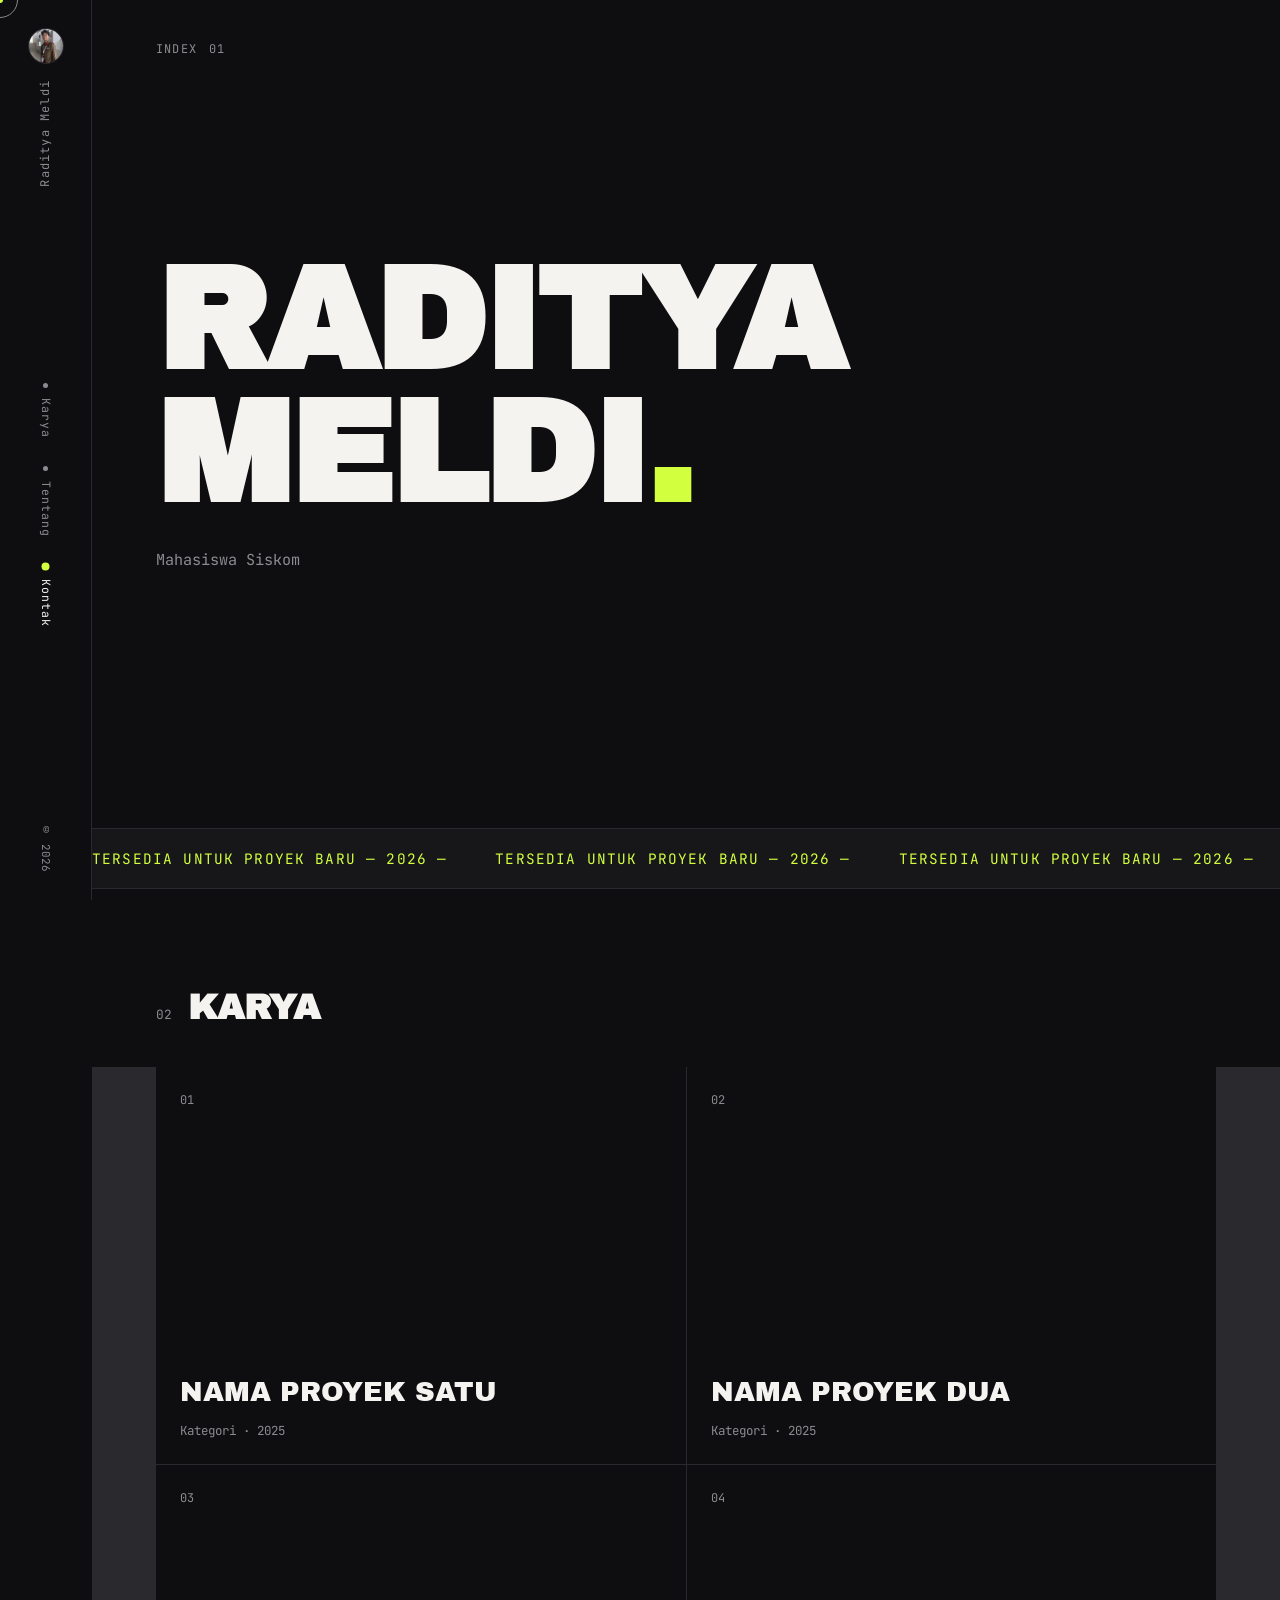
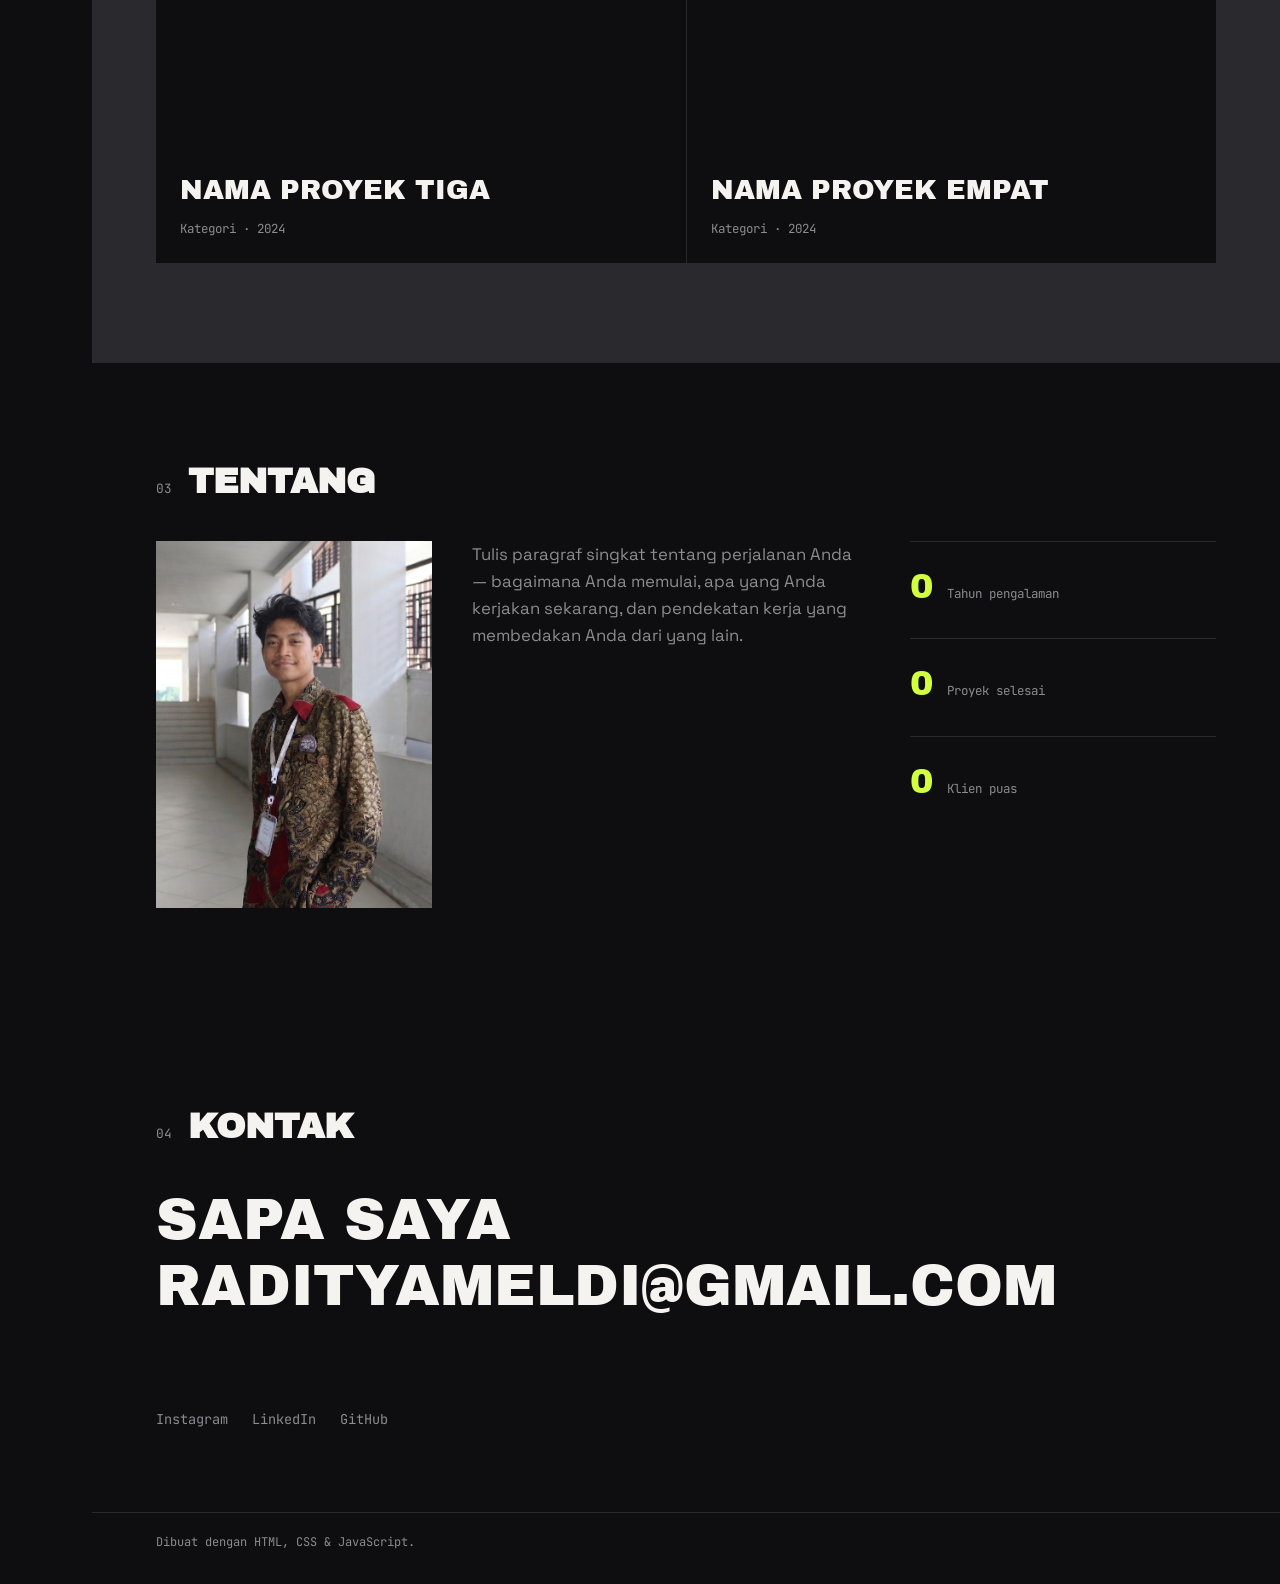
==== index-bold.html @ 86c98f0c "update code" ====
<!DOCTYPE html>
<html lang="id">
<head>
<meta charset="UTF-8">
<meta name="viewport" content="width=device-width, initial-scale=1.0">
<title>Raditya Meldi — Portofolio</title>
<meta name="description" content="Portofolio pribadi Nama Anda — karya, tentang, dan kontak.">

<link rel="preconnect" href="https://fonts.googleapis.com">
<link rel="preconnect" href="https://fonts.gstatic.com" crossorigin>
<link href="https://fonts.googleapis.com/css2?family=Archivo+Black&family=Space+Grotesk:wght@400;500;600&family=JetBrains+Mono:wght@400;500&display=swap" rel="stylesheet">

<link rel="stylesheet" href="style-bold.css">
</head>
<body>

<!-- Kursor kustom (hanya aktif di perangkat dengan mouse) -->
<div class="cursor-dot" aria-hidden="true"></div>
<div class="cursor-ring" aria-hidden="true"></div>

<a href="#konten" class="skip-link">Lewati ke konten</a>

<!-- ===== SIDEBAR NAVIGASI ===== -->
<aside class="sidebar">
  <div class="side-top">
    <div class="side-avatar">
      <img src="foto-saya.jpg" alt="Foto Nama Anda">
    </div>
    <a href="#" class="side-logo">Raditya Meldi</a>
  </div>
  <nav class="side-nav" aria-label="Navigasi utama">
    <a href="#karya" data-nav="karya"><span class="dot"></span><span class="side-label">Karya</span></a>
    <a href="#tentang" data-nav="tentang"><span class="dot"></span><span class="side-label">Tentang</span></a>
    <a href="#kontak" data-nav="kontak"><span class="dot"></span><span class="side-label">Kontak</span></a>
  </nav>
  <span class="side-foot">© <span id="year"></span></span>
</aside>

<main id="konten">

  <!-- ===== HERO ===== -->
  <section class="hero-grid">
    <div class="hero-index"><span>INDEX</span><span>01</span></div>
    <h1 class="mega-title">Raditya<br>Meldi<span class="accent-dot">.</span></h1>
    <p class="hero-role">Mahasiswa Siskom</p>
  </section>

  <!-- Teks berjalan -->
  <div class="marquee" aria-hidden="true">
    <div class="marquee-track">
      <span>TERSEDIA UNTUK PROYEK BARU — 2026 —</span>
      <span>TERSEDIA UNTUK PROYEK BARU — 2026 —</span>
      <span>TERSEDIA UNTUK PROYEK BARU — 2026 —</span>
      <span>TERSEDIA UNTUK PROYEK BARU — 2026 —</span>
    </div>
  </div>

  <!-- ===== KARYA ===== -->
  <section class="work" id="karya">
    <div class="section-label"><span>02</span><h2>Karya</h2></div>

    <div class="grid-gallery">
      <article class="tile reveal" style="--tile-color:#FF3E63;">
        <a href="#">
          <span class="tile-num">01</span>
          <span class="tile-title">Nama Proyek Satu</span>
          <span class="tile-meta">Kategori · 2025</span>
        </a>
      </article>
      <article class="tile reveal" style="--tile-color:#6C5CE7;">
        <a href="#">
          <span class="tile-num">02</span>
          <span class="tile-title">Nama Proyek Dua</span>
          <span class="tile-meta">Kategori · 2025</span>
        </a>
      </article>
      <article class="tile reveal" style="--tile-color:#2ECC9B;">
        <a href="#">
          <span class="tile-num">03</span>
          <span class="tile-title">Nama Proyek Tiga</span>
          <span class="tile-meta">Kategori · 2024</span>
        </a>
      </article>
      <article class="tile reveal" style="--tile-color:#FFB648;">
        <a href="#">
          <span class="tile-num">04</span>
          <span class="tile-title">Nama Proyek Empat</span>
          <span class="tile-meta">Kategori · 2024</span>
        </a>
      </article>
    </div>
  </section>

  <!-- ===== TENTANG ===== -->
  <section class="about" id="tentang">
    <div class="section-label"><span>03</span><h2>Tentang</h2></div>

    <div class="about-grid">
      <!-- Ganti "foto-saya.jpg" dengan nama file foto Anda -->
      <div class="about-photo">
        <img src="foto-saya.jpg" alt="Foto Nama Anda">
      </div>

      <p class="about-text">
        Tulis paragraf singkat tentang perjalanan Anda — bagaimana Anda memulai,
        apa yang Anda kerjakan sekarang, dan pendekatan kerja yang membedakan Anda
        dari yang lain.
      </p>

      <div class="stats">
        <div class="stat">
          <span class="stat-num" data-count="0">0</span>
          <span class="stat-label">Tahun pengalaman</span>
        </div>
        <div class="stat">
          <span class="stat-num" data-count="0">0</span>
          <span class="stat-label">Proyek selesai</span>
        </div>
        <div class="stat">
          <span class="stat-num" data-count="0">0</span>
          <span class="stat-label">Klien puas</span>
        </div>
      </div>
    </div>
  </section>

  <!-- ===== KONTAK ===== -->
  <section class="contact" id="kontak">
    <div class="section-label"><span>04</span><h2>Kontak</h2></div>

    <a href="mailto:radityameldi@gmail.com" class="mega-email">
      Sapa saya<br>radityameldi@gmail.com
    </a>

    <nav class="social-row" aria-label="Tautan sosial">
      <a href="https://www.instagram.com/raditya_meldi" target="_blank" rel="noopener">Instagram</a>
      <a href="#" target="_blank" rel="noopener">LinkedIn</a>
      <a href="https://github.com/radityameldi" target="_blank" rel="noopener">GitHub</a>
    </nav>
  </section>

  <footer class="site-footer-alt">
    <p>Dibuat dengan HTML, CSS &amp; JavaScript.</p>
  </footer>

</main>

<script src="script-bold.js"></script>
</body>
</html>
---- style-bold.css ----
/* ============================================
   TOKEN — ganti nilai di sini untuk mengubah
   tema warna & tipografi di seluruh halaman
   ============================================ */
:root {
  --bg: #0e0e10;
  --bg-alt: #17171a;
  --fg: #f5f3ef;
  --fg-dim: #8b8b90;
  --accent: #d2ff3e;
  --accent-2: #6c5ce7;
  --line: #2a2a2e;

  --font-display: "Archivo Black", "Space Grotesk", sans-serif;
  --font-body: "Space Grotesk", sans-serif;
  --font-mono: "JetBrains Mono", monospace;

  --sidebar-w: 92px;
  --edge: clamp(24px, 5vw, 64px);
  --ease: cubic-bezier(0.16, 1, 0.3, 1);
}

/* ============================================
   RESET DASAR
   ============================================ */
*, *::before, *::after { box-sizing: border-box; }

body {
  margin: 0;
  background: var(--bg);
  color: var(--fg);
  font-family: var(--font-body);
  line-height: 1.6;
  -webkit-font-smoothing: antialiased;
}

h1, h2 { margin: 0; }
p { margin: 0; }
ul { list-style: none; margin: 0; padding: 0; }
a { color: inherit; text-decoration: none; }

a:focus-visible,
button:focus-visible {
  outline: 2px solid var(--accent);
  outline-offset: 3px;
}

.skip-link {
  position: absolute;
  left: -999px;
  background: var(--fg);
  color: var(--bg);
  padding: 12px 20px;
  z-index: 100;
}
.skip-link:focus {
  left: 16px;
  top: 16px;
}

@media (prefers-reduced-motion: reduce) {
  *, *::before, *::after {
    animation-duration: 0.01ms !important;
    transition-duration: 0.01ms !important;
  }
}

/* ============================================
   KURSOR KUSTOM — hanya pada perangkat mouse
   ============================================ */
.cursor-dot, .cursor-ring {
  position: fixed;
  top: 0;
  left: 0;
  border-radius: 50%;
  pointer-events: none;
  z-index: 999;
  transform: translate(-50%, -50%);
  display: none;
}

.cursor-dot {
  width: 6px;
  height: 6px;
  background: var(--accent);
}

.cursor-ring {
  width: 36px;
  height: 36px;
  border: 1px solid var(--fg-dim);
  transition: width 0.25s var(--ease), height 0.25s var(--ease),
    border-color 0.25s var(--ease), transform 0.15s linear;
}

.cursor-ring.hovering {
  width: 64px;
  height: 64px;
  border-color: var(--accent);
}

@media (hover: hover) and (pointer: fine) {
  body { cursor: none; }
  a, button { cursor: none; }
  .cursor-dot, .cursor-ring { display: block; }
}

/* ============================================
   SIDEBAR
   ============================================ */
.sidebar {
  position: fixed;
  top: 0;
  left: 0;
  width: var(--sidebar-w);
  height: 100vh;
  display: flex;
  flex-direction: column;
  align-items: center;
  justify-content: space-between;
  padding: 28px 0;
  border-right: 1px solid var(--line);
  z-index: 20;
}

.side-top {
  display: flex;
  flex-direction: column;
  align-items: center;
  gap: 16px;
}

.side-avatar {
  width: 36px;
  height: 36px;
  border-radius: 50%;
  overflow: hidden;
  border: 1px solid var(--line);
  flex-shrink: 0;
}

.side-avatar img {
  width: 100%;
  height: 100%;
  object-fit: cover;
}

.side-logo {
  writing-mode: vertical-rl;
  transform: rotate(180deg);
  font-family: var(--font-mono);
  font-size: 0.75rem;
  letter-spacing: 0.1em;
  color: var(--fg-dim);
}

.side-nav {
  display: flex;
  flex-direction: column;
  gap: 28px;
}

.side-nav a {
  writing-mode: vertical-rl;
  display: flex;
  align-items: center;
  gap: 10px;
  font-family: var(--font-mono);
  font-size: 0.72rem;
  letter-spacing: 0.08em;
  color: var(--fg-dim);
  transition: color 0.3s var(--ease);
}

.side-nav a .dot {
  width: 5px;
  height: 5px;
  border-radius: 50%;
  background: var(--fg-dim);
  transition: background 0.3s var(--ease), transform 0.3s var(--ease);
}

.side-nav a:hover,
.side-nav a.active {
  color: var(--fg);
}

.side-nav a:hover .dot,
.side-nav a.active .dot {
  background: var(--accent);
  transform: scale(1.6);
}

.side-foot {
  writing-mode: vertical-rl;
  font-family: var(--font-mono);
  font-size: 0.68rem;
  color: var(--fg-dim);
}

/* ============================================
   LAYOUT UTAMA
   ============================================ */
main {
  margin-left: var(--sidebar-w);
}

/* ============================================
   HERO
   ============================================ */
.hero-grid {
  min-height: 92vh;
  display: flex;
  flex-direction: column;
  justify-content: center;
  padding: 0 var(--edge);
  position: relative;
}

.hero-index {
  position: absolute;
  top: 40px;
  left: var(--edge);
  display: flex;
  gap: 12px;
  font-family: var(--font-mono);
  font-size: 0.75rem;
  color: var(--fg-dim);
  letter-spacing: 0.1em;
}

.mega-title {
  font-family: var(--font-display);
  font-size: clamp(3.2rem, 13vw, 9rem);
  line-height: 0.92;
  letter-spacing: -0.02em;
  text-transform: uppercase;
}

.accent-dot { color: var(--accent); }

.hero-role {
  margin-top: 28px;
  font-family: var(--font-mono);
  font-size: 0.95rem;
  color: var(--fg-dim);
  max-width: 40ch;
}

/* ============================================
   MARQUEE — teks berjalan
   ============================================ */
.marquee {
  overflow: hidden;
  border-top: 1px solid var(--line);
  border-bottom: 1px solid var(--line);
  background: var(--bg-alt);
  padding: 18px 0;
}

.marquee-track {
  display: flex;
  width: max-content;
  animation: scroll-left 22s linear infinite;
}

.marquee-track span {
  font-family: var(--font-mono);
  font-size: 0.9rem;
  letter-spacing: 0.08em;
  color: var(--accent);
  padding-right: 3rem;
  white-space: nowrap;
}

@keyframes scroll-left {
  from { transform: translateX(0); }
  to { transform: translateX(-50%); }
}

/* ============================================
   SECTION LABEL (dipakai di work/about/contact)
   ============================================ */
.section-label {
  display: flex;
  align-items: baseline;
  gap: 16px;
  padding: clamp(48px, 8vw, 90px) var(--edge) 32px;
}

.section-label span {
  font-family: var(--font-mono);
  font-size: 0.8rem;
  color: var(--fg-dim);
}

.section-label h2 {
  font-family: var(--font-display);
  font-size: clamp(1.6rem, 3vw, 2.2rem);
  text-transform: uppercase;
}

/* ============================================
   WORK — galeri grid
   ============================================ */
.grid-gallery {
  display: grid;
  grid-template-columns: repeat(2, 1fr);
  gap: 1px;
  background: var(--line);
  padding: 0 var(--edge) clamp(60px, 8vw, 100px);
}

.tile {
  background: var(--bg);
  aspect-ratio: 4 / 3;
  opacity: 0;
  transform: translateY(30px);
  transition: opacity 0.7s var(--ease), transform 0.7s var(--ease);
}

.tile.in-view {
  opacity: 1;
  transform: translateY(0);
}

.tile a {
  display: flex;
  flex-direction: column;
  justify-content: flex-end;
  height: 100%;
  padding: 24px;
  background: linear-gradient(160deg, var(--tile-color) 0%, transparent 70%);
  background-size: 100% 0%;
  background-repeat: no-repeat;
  background-position: bottom;
  transition: background-size 0.45s var(--ease);
}

.tile a:hover {
  background-size: 100% 100%;
}

.tile-num {
  font-family: var(--font-mono);
  font-size: 0.75rem;
  color: var(--fg-dim);
  margin-bottom: auto;
}

.tile-title {
  font-family: var(--font-display);
  font-size: clamp(1.2rem, 2.4vw, 1.7rem);
  text-transform: uppercase;
  margin-top: 16px;
}

.tile-meta {
  font-family: var(--font-mono);
  font-size: 0.78rem;
  color: var(--fg-dim);
  margin-top: 6px;
}

@media (max-width: 720px) {
  .grid-gallery { grid-template-columns: 1fr; }
}

/* ============================================
   ABOUT
   ============================================ */
.about-grid {
  display: grid;
  grid-template-columns: 0.9fr 1.3fr 1fr;
  gap: 40px;
  padding: 0 var(--edge) clamp(60px, 8vw, 100px);
}

.about-photo {
  aspect-ratio: 3 / 4;
  overflow: hidden;
  background: var(--accent);
  opacity: 0;
  transform: translateY(24px);
  transition: opacity 0.7s var(--ease), transform 0.7s var(--ease);
}

.about-photo.in-view {
  opacity: 1;
  transform: translateY(0);
}

.about-photo img {
  width: 100%;
  height: 100%;
  object-fit: cover;
  /* Efek duotone selaras warna aksen — hapus mix-blend-mode & filter
     di bawah ini jika ingin foto tampil dengan warna asli
  filter: grayscale(100%) contrast(1.15);
  mix-blend-mode: luminosity; */
}

.about-text {
  color: var(--fg-dim);
  font-size: 1.05rem;
  max-width: 55ch;
  align-self: start;
}

.stats {
  display: flex;
  flex-direction: column;
  gap: 24px;
}

.stat {
  display: flex;
  align-items: baseline;
  gap: 14px;
  border-top: 1px solid var(--line);
  padding-top: 16px;
}

.stat-num {
  font-family: var(--font-display);
  font-size: 2.2rem;
  color: var(--accent);
}

.stat-label {
  font-family: var(--font-mono);
  font-size: 0.78rem;
  color: var(--fg-dim);
}

@media (max-width: 720px) {
  .about-grid { grid-template-columns: 1fr; }
  .about-photo { max-width: 220px; aspect-ratio: 1 / 1; }
}

/* ============================================
   CONTACT
   ============================================ */
.mega-email {
  display: block;
  margin: 0 var(--edge) clamp(50px, 8vw, 90px);
  font-family: var(--font-display);
  font-size: clamp(1.8rem, 6vw, 3.6rem);
  text-transform: uppercase;
  line-height: 1.15;
  transition: color 0.3s var(--ease);
}

.mega-email:hover { color: var(--accent); }

.social-row {
  display: flex;
  gap: 24px;
  padding: 0 var(--edge) 80px;
}

.social-row a {
  font-family: var(--font-mono);
  font-size: 0.85rem;
  color: var(--fg-dim);
  border-bottom: 1px solid transparent;
  transition: color 0.3s var(--ease), border-color 0.3s var(--ease);
}

.social-row a:hover {
  color: var(--fg);
  border-color: var(--accent);
}

/* ============================================
   FOOTER
   ============================================ */
.site-footer-alt {
  border-top: 1px solid var(--line);
  padding: 20px var(--edge) 32px;
}

.site-footer-alt p {
  font-family: var(--font-mono);
  font-size: 0.75rem;
  color: var(--fg-dim);
}

/* ============================================
   RESPONSIVE — sidebar jadi bar atas di mobile
   ============================================ */
@media (max-width: 640px) {
  .sidebar {
    position: sticky;
    top: 0;
    width: 100%;
    height: auto;
    flex-direction: row;
    justify-content: space-between;
    padding: 16px 20px;
    border-right: none;
    border-bottom: 1px solid var(--line);
    background: var(--bg);
  }

  .side-top {
    flex-direction: row;
  }

  .side-logo, .side-nav a, .side-foot {
    writing-mode: horizontal-tb;
    transform: none;
  }

  .side-nav {
    flex-direction: row;
    gap: 18px;
  }

  .side-foot { display: none; }

  main { margin-left: 0; }

  .hero-grid { min-height: 70vh; padding-top: 60px; }
}
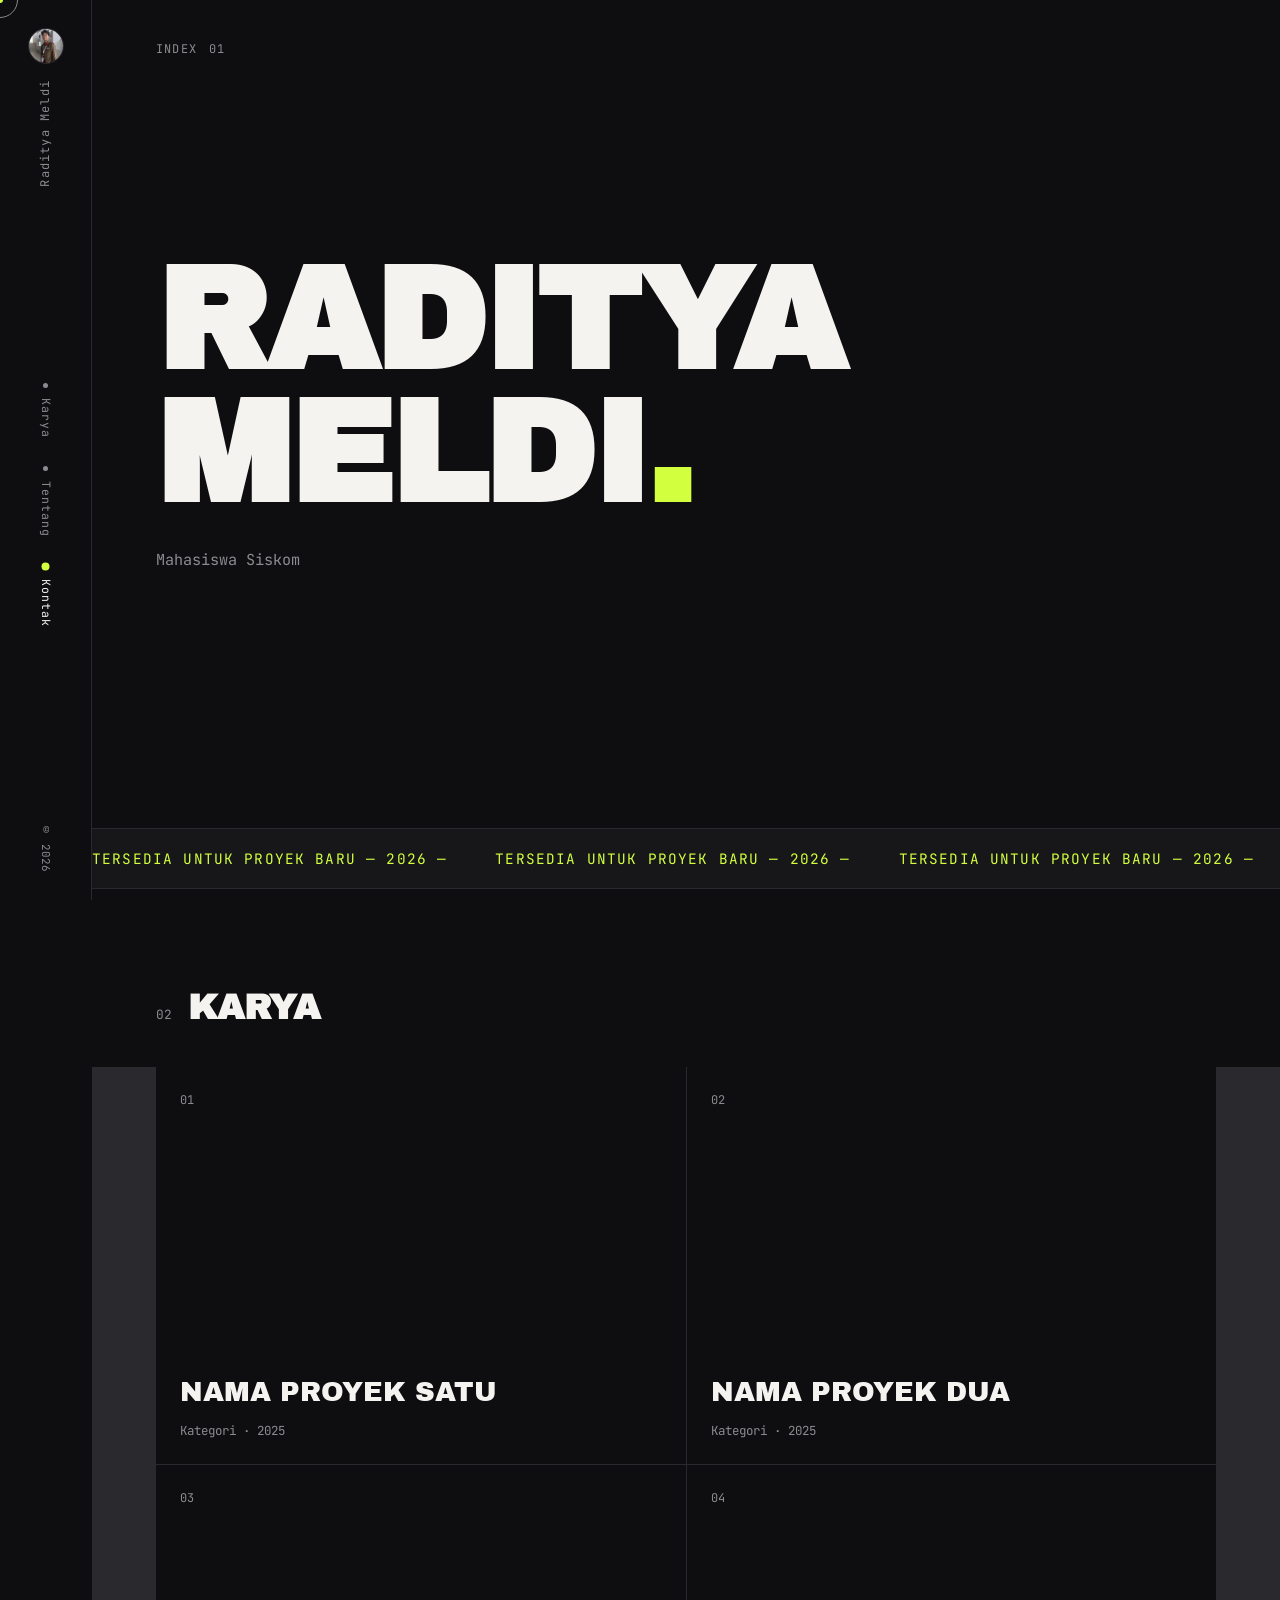
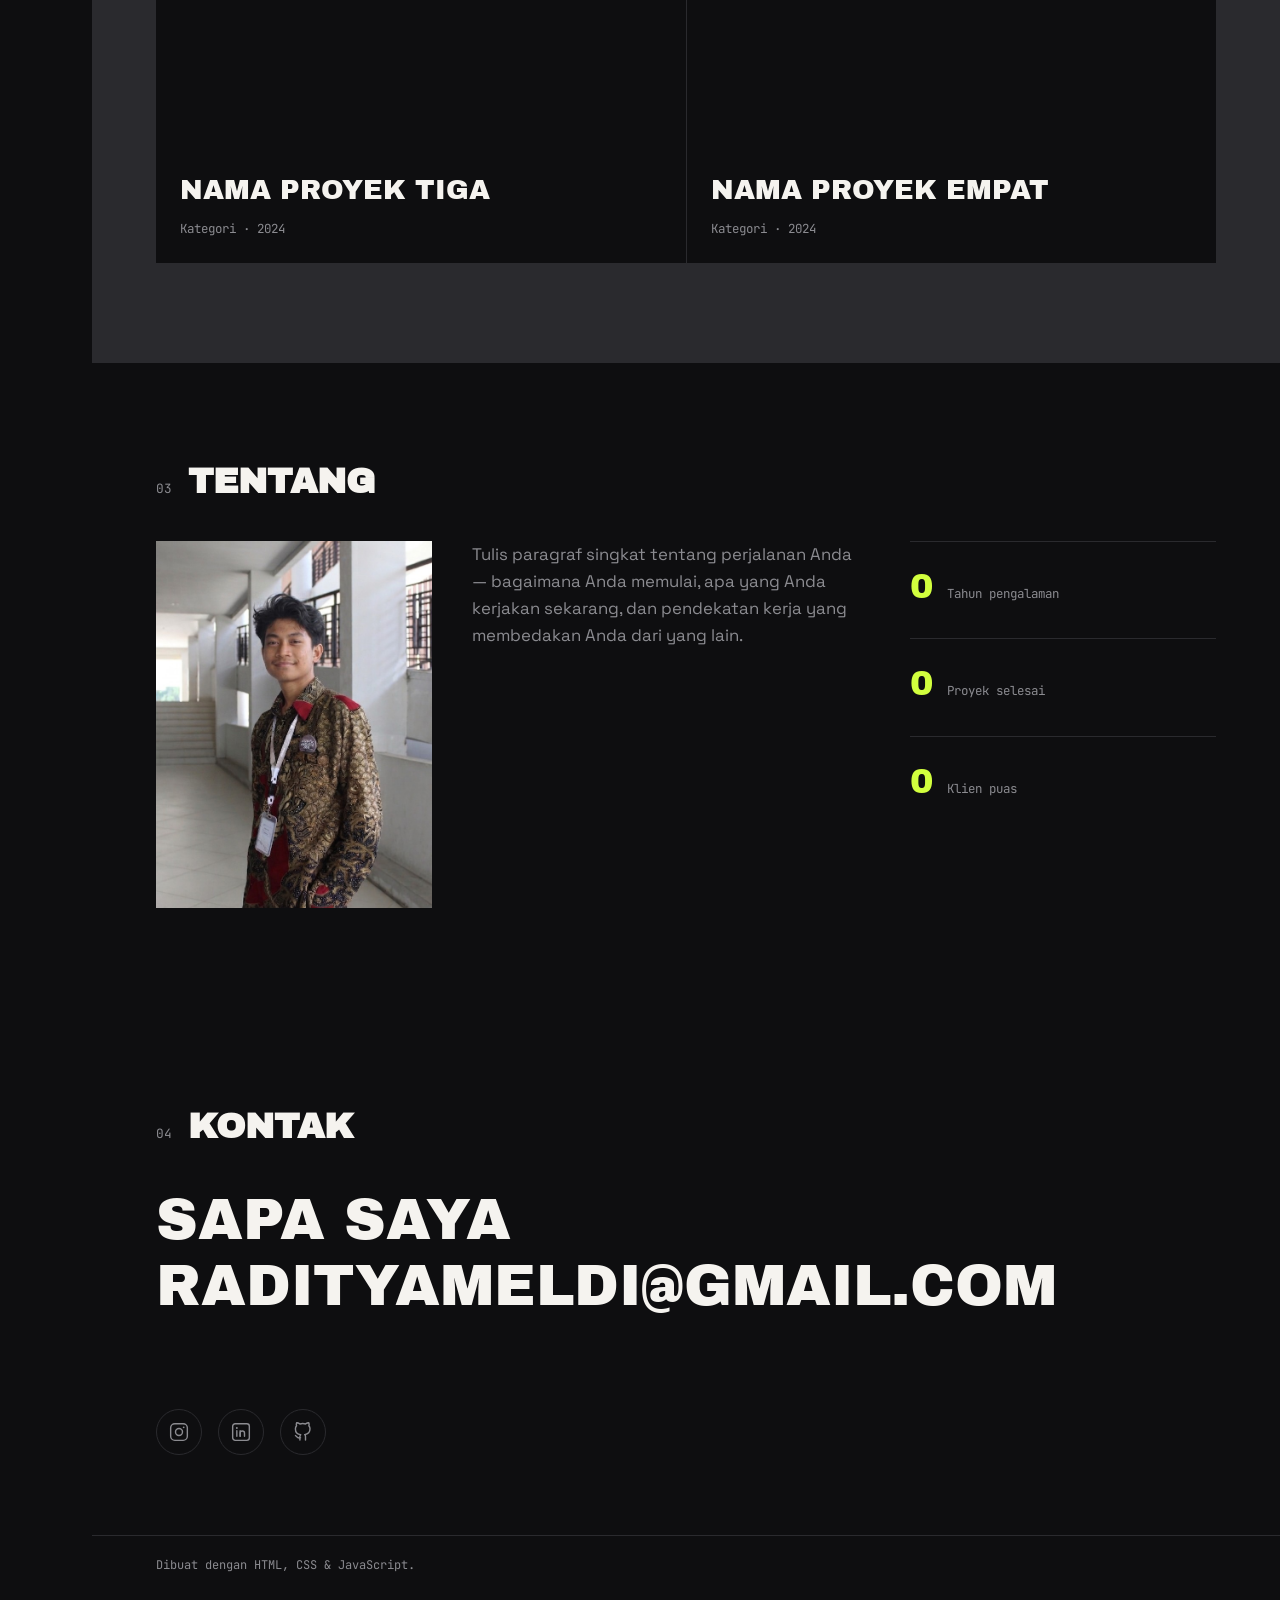
==== commit e2707e16: "update" ====
--- a/index-bold.html
+++ b/index-bold.html
@@ -133,9 +133,32 @@
     </a>
 
     <nav class="social-row" aria-label="Tautan sosial">
-      <a href="https://www.instagram.com/raditya_meldi" target="_blank" rel="noopener">Instagram</a>
-      <a href="#" target="_blank" rel="noopener">LinkedIn</a>
-      <a href="https://github.com/radityameldi" target="_blank" rel="noopener">GitHub</a>
+      <a href="https://www.instagram.com/raditya_meldi" target="_blank" rel="noopener" aria-label="Instagram">
+        <svg viewBox="0 0 24 24" fill="none" stroke="currentColor" stroke-width="1.7" stroke-linecap="round" stroke-linejoin="round" aria-hidden="true">
+          <rect x="2" y="2" width="20" height="20" rx="5"/>
+          <circle cx="12" cy="12" r="4.2"/>
+          <circle cx="17.6" cy="6.4" r="1.1" fill="currentColor" stroke="none"/>
+        </svg>
+        <span class="sr-only">Instagram</span>
+      </a>
+
+      <a href="#" target="_blank" rel="noopener" aria-label="LinkedIn">
+        <svg viewBox="0 0 24 24" fill="none" stroke="currentColor" stroke-width="1.7" stroke-linecap="round" stroke-linejoin="round" aria-hidden="true">
+          <rect x="2" y="2" width="20" height="20" rx="3"/>
+          <line x1="7" y1="10.5" x2="7" y2="17"/>
+          <circle cx="7" cy="7.2" r="1.15" fill="currentColor" stroke="none"/>
+          <path d="M11 17v-3.6a2.6 2.6 0 0 1 5.2 0V17"/>
+          <line x1="11" y1="10.5" x2="11" y2="17"/>
+        </svg>
+        <span class="sr-only">LinkedIn</span>
+      </a>
+
+      <a href="https://github.com/radityameldi" target="_blank" rel="noopener" aria-label="GitHub">
+        <svg viewBox="0 0 24 24" fill="none" stroke="currentColor" stroke-width="1.7" stroke-linecap="round" stroke-linejoin="round" aria-hidden="true">
+          <path d="M9 19c-4.3 1.4-4.3-2.2-6-2.7m12 5.3v-3.9a3.3 3.3 0 0 0-.95-2.6c3.1-.35 6.35-1.55 6.35-6.9A5.35 5.35 0 0 0 19 4.6a5 5 0 0 0-.1-3.7s-1.15-.35-3.8 1.45a13 13 0 0 0-6.9 0C5.55.55 4.4.9 4.4.9A5 5 0 0 0 4.3 4.6 5.35 5.35 0 0 0 2.9 8.3c0 5.3 3.25 6.5 6.35 6.9a3.3 3.3 0 0 0-.95 2.55V21.7"/>
+        </svg>
+        <span class="sr-only">GitHub</span>
+      </a>
     </nav>
   </section>
 
--- a/style-bold.css
+++ b/style-bold.css
@@ -455,21 +455,46 @@
 
 .social-row {
   display: flex;
-  gap: 24px;
+  gap: 16px;
   padding: 0 var(--edge) 80px;
 }
 
 .social-row a {
-  font-family: var(--font-mono);
-  font-size: 0.85rem;
-  color: var(--fg-dim);
-  border-bottom: 1px solid transparent;
-  transition: color 0.3s var(--ease), border-color 0.3s var(--ease);
+  width: 46px;
+  height: 46px;
+  display: grid;
+  place-items: center;
+  border: 1px solid var(--line);
+  border-radius: 50%;
+  color: var(--fg-dim);
+  transition: color 0.3s var(--ease), border-color 0.3s var(--ease),
+    background 0.3s var(--ease), transform 0.3s var(--ease);
+}
+
+.social-row a svg {
+  width: 20px;
+  height: 20px;
+  display: block;
 }
 
 .social-row a:hover {
-  color: var(--fg);
+  color: var(--bg);
+  background: var(--accent);
   border-color: var(--accent);
+  transform: translateY(-3px);
+}
+
+/* Teks tetap ada untuk pembaca layar, tapi tidak terlihat */
+.sr-only {
+  position: absolute;
+  width: 1px;
+  height: 1px;
+  padding: 0;
+  margin: -1px;
+  overflow: hidden;
+  clip: rect(0, 0, 0, 0);
+  white-space: nowrap;
+  border: 0;
 }
 
 /* ============================================
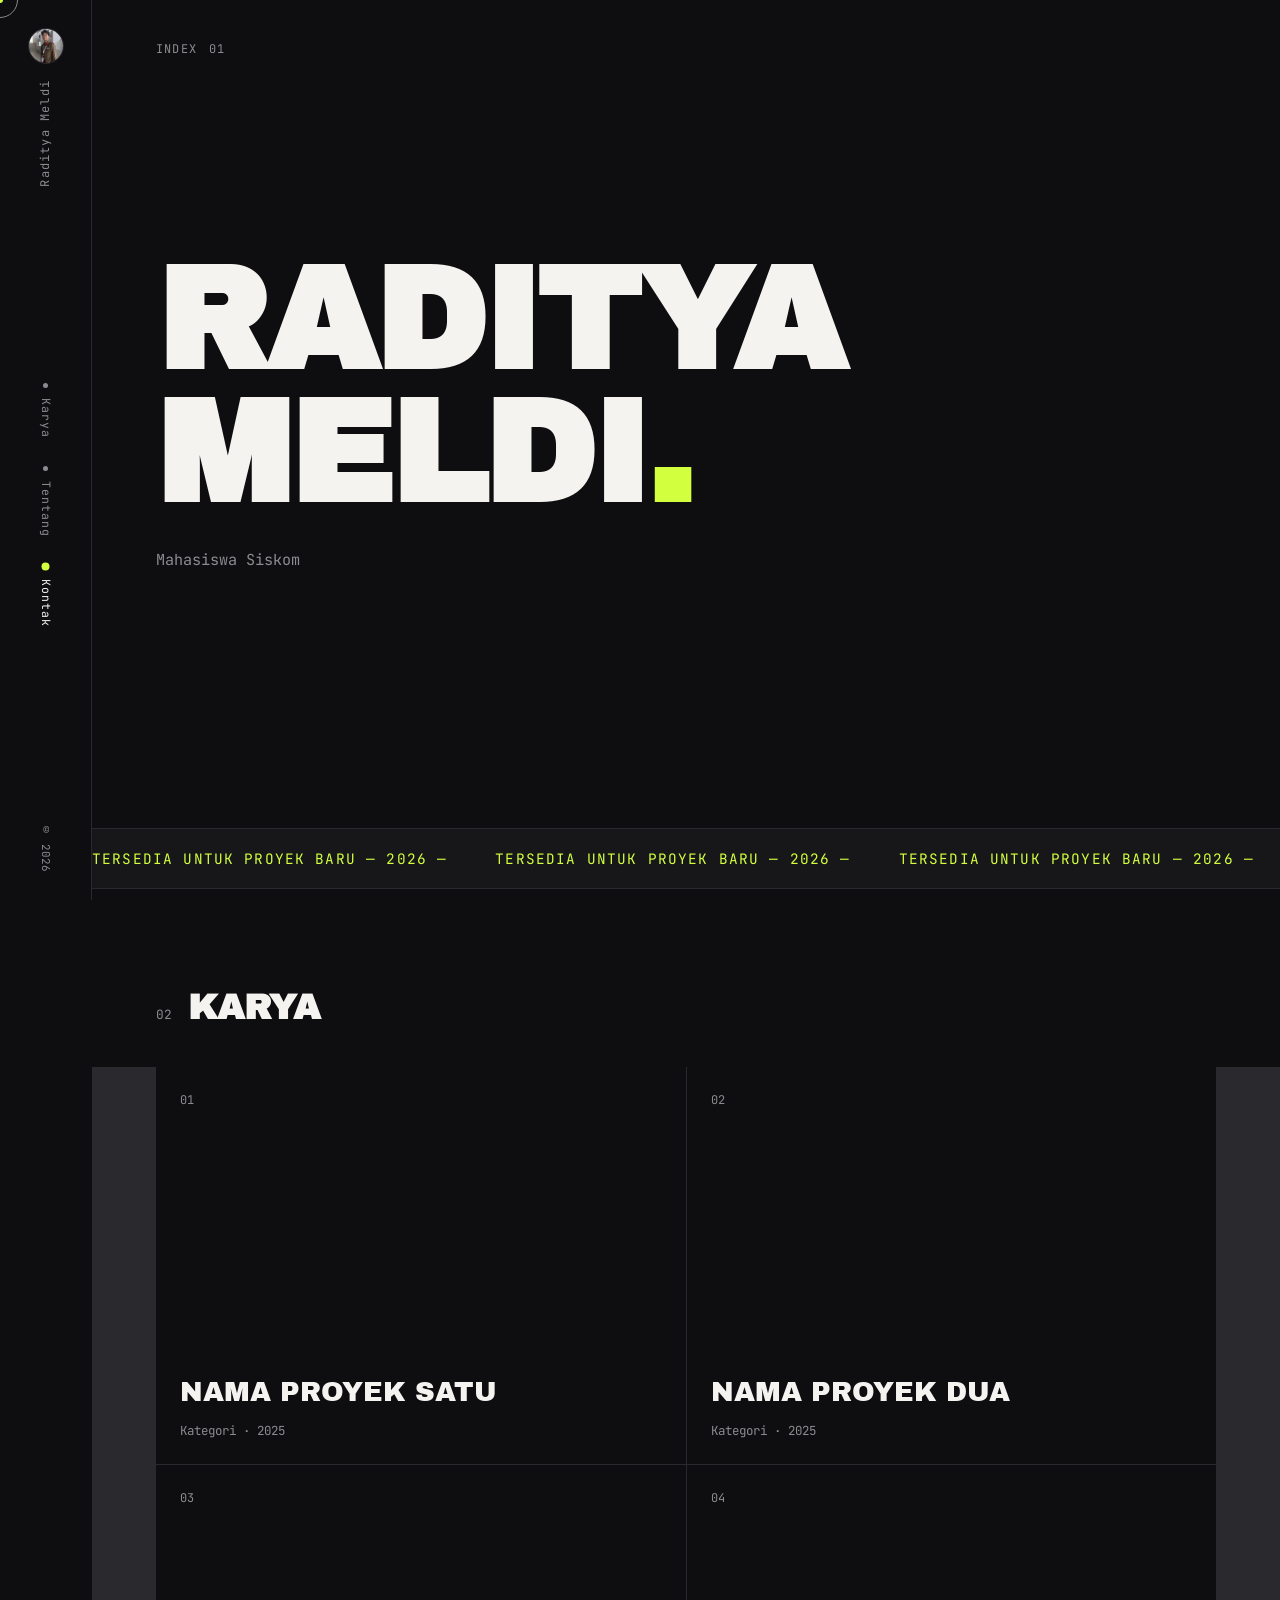
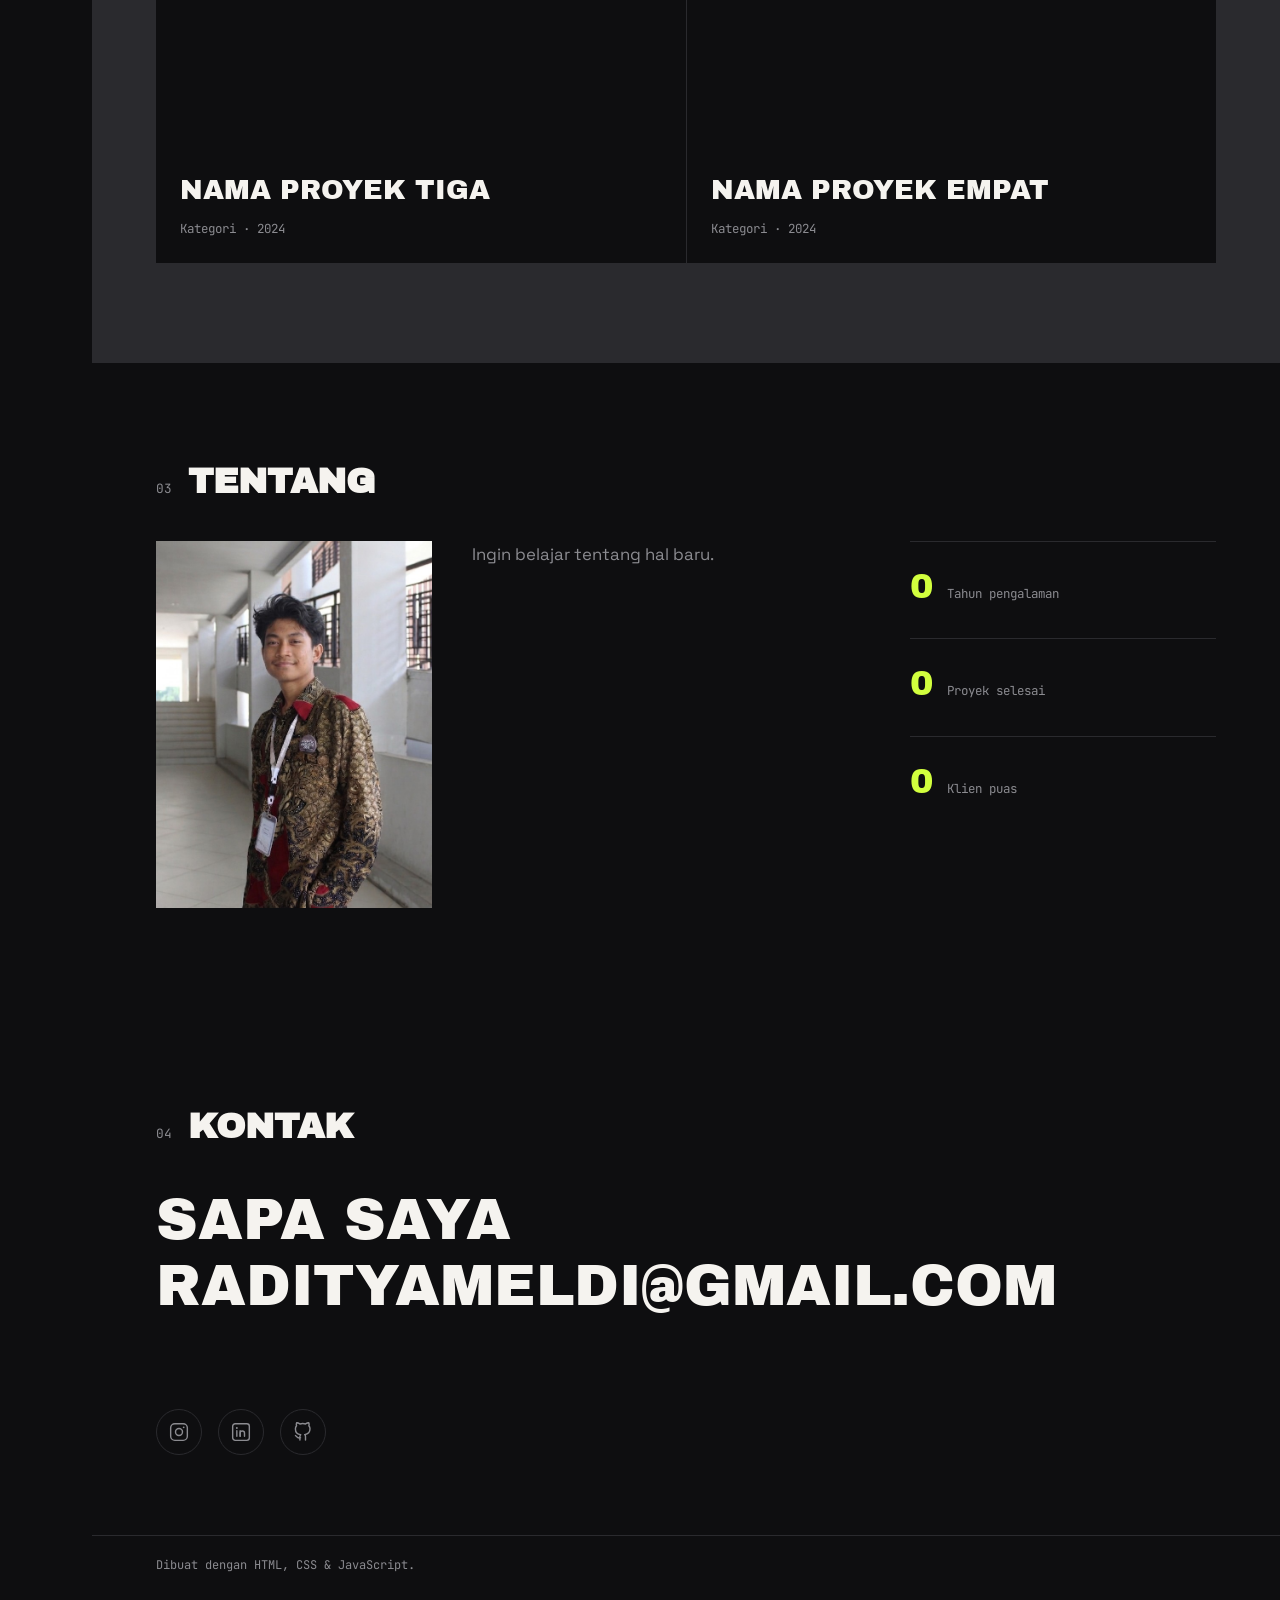
==== commit 5496a517: "update" ====
--- a/index-bold.html
+++ b/index-bold.html
@@ -102,9 +102,7 @@
       </div>
 
       <p class="about-text">
-        Tulis paragraf singkat tentang perjalanan Anda — bagaimana Anda memulai,
-        apa yang Anda kerjakan sekarang, dan pendekatan kerja yang membedakan Anda
-        dari yang lain.
+        Ingin belajar tentang hal baru.
       </p>
 
       <div class="stats">
